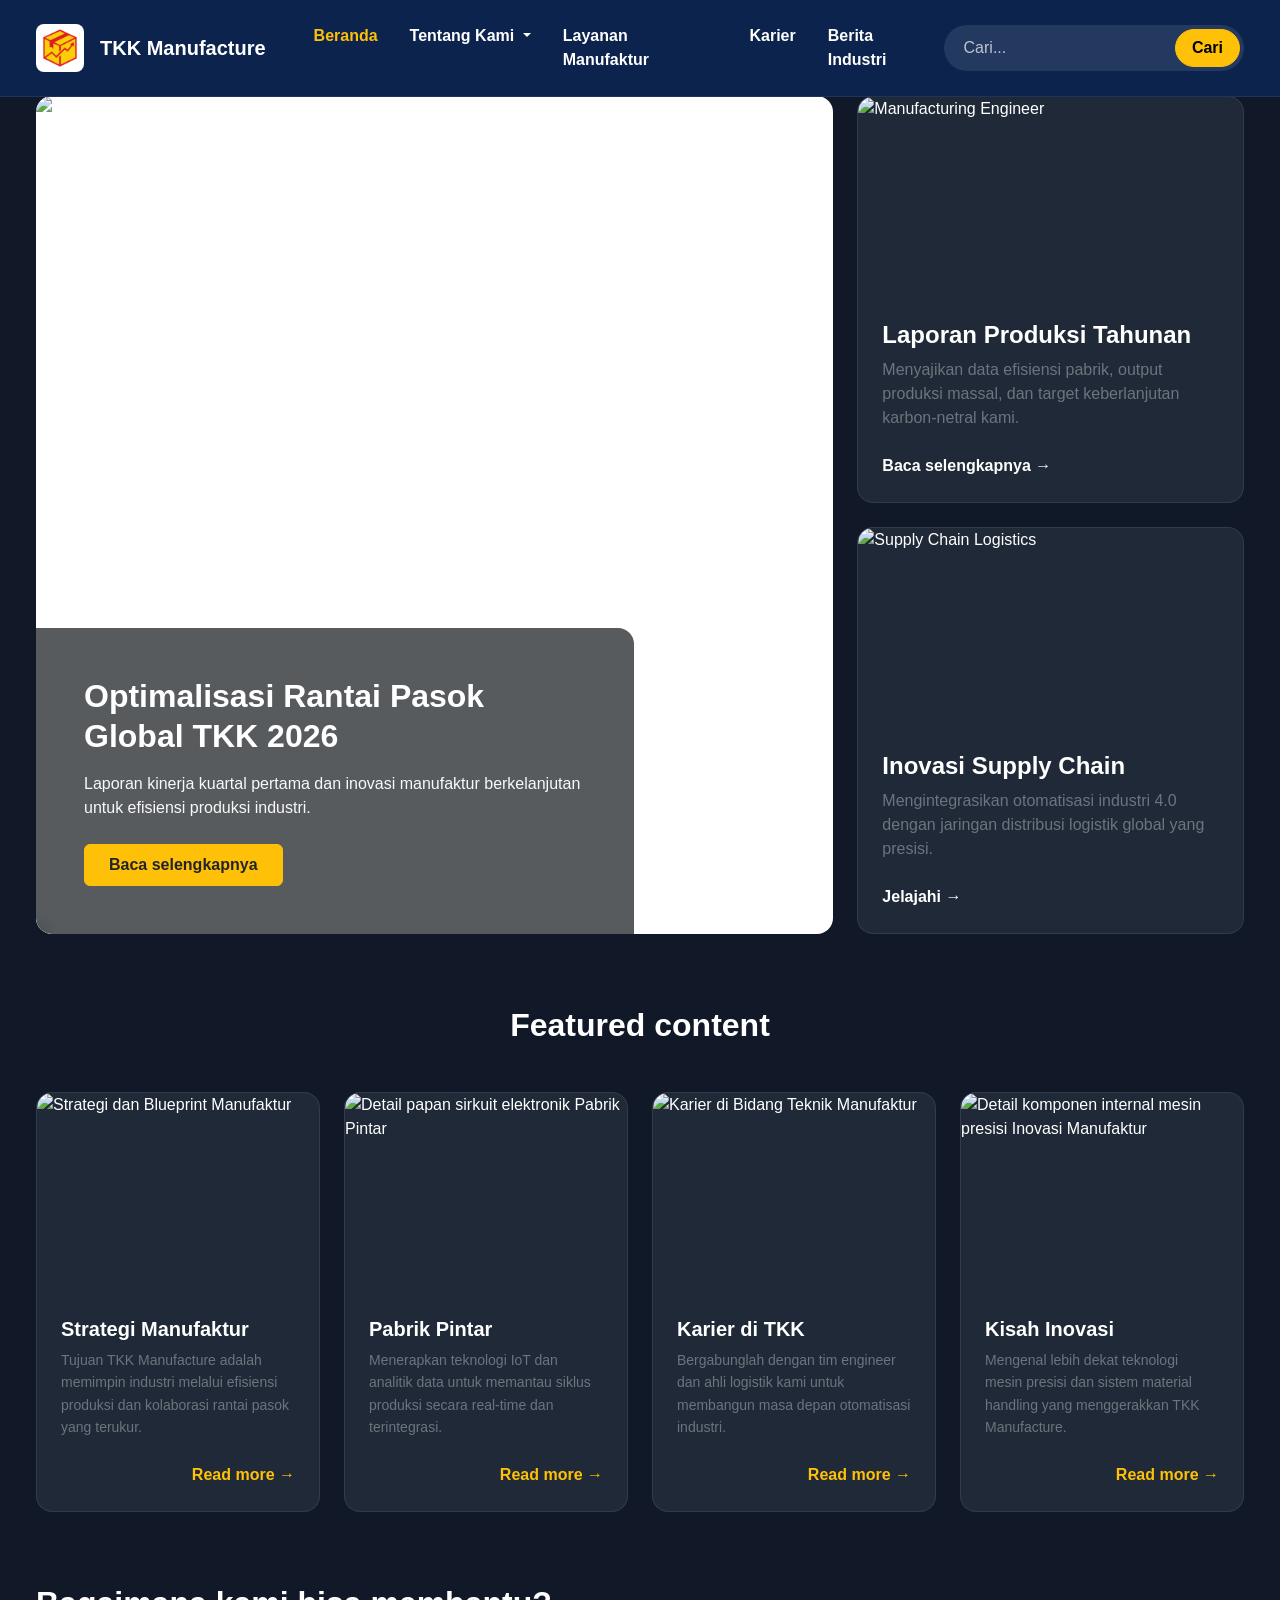
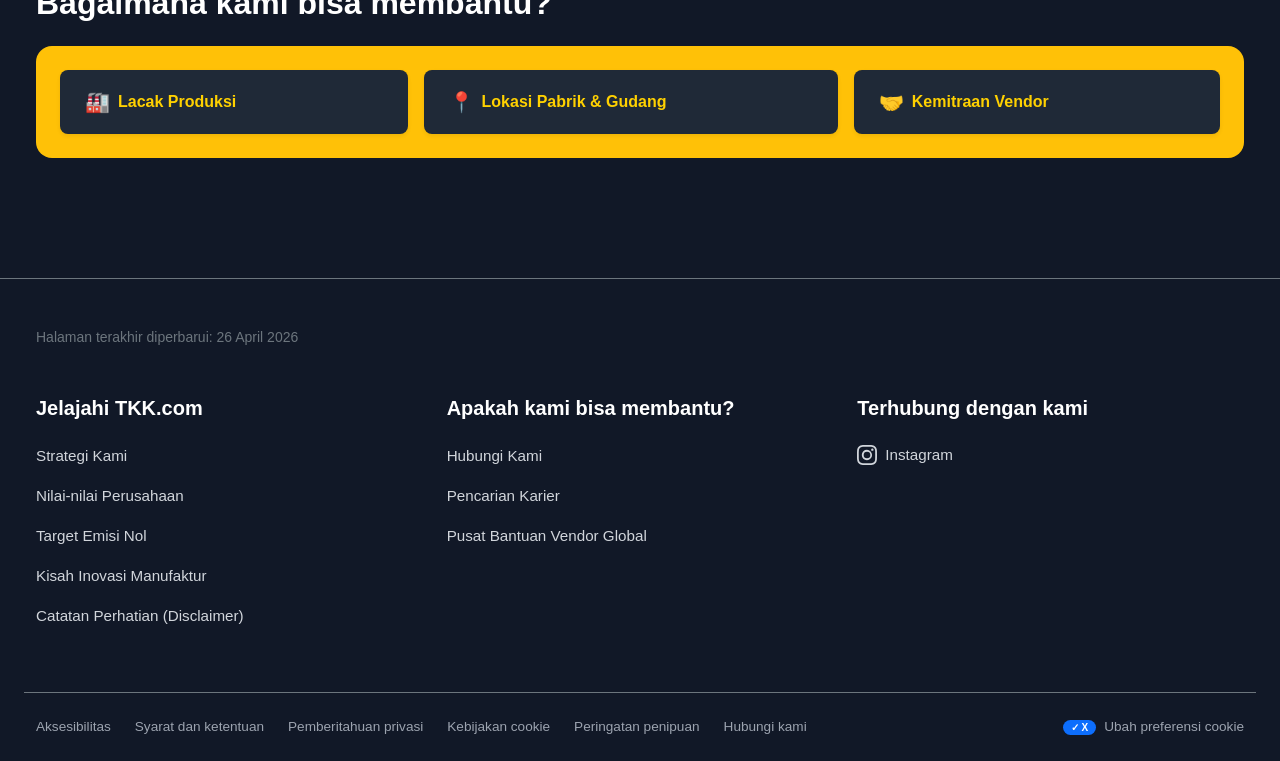
==== PROJEK WEBPRO/Beranda.html @ ee1730e7 "ad" ====
<!DOCTYPE html>
<html lang="id">
<head>
    <meta charset="UTF-8">
    <meta name="viewport" content="width=device-width, initial-scale=1.0">
    <title>TKK Manufacture</title>
    <link href="https://cdn.jsdelivr.net/npm/bootstrap@5.3.3/dist/css/bootstrap.min.css" rel="stylesheet">
    <link rel="stylesheet" href="style.css">
</head>
<body class="bg-gray-900">

    <nav class="navbar navbar-expand-lg navbar-dark custom-navbar py-3 px-3 px-md-4 fixed-top">
        <div class="container-fluid">
            <a class="navbar-brand d-flex align-items-center" href="index.html">
                <img src="Group 34.png" alt="Logo TKK Manufacture" width="48" height="48" class="bg-white rounded-3 p-1 me-3 object-fit-contain">
                <span class="fw-bold fs-5 d-none d-sm-block">TKK Manufacture</span>
            </a>

            <button class="navbar-toggler" type="button" data-bs-toggle="collapse" data-bs-target="#mainNav" aria-controls="mainNav" aria-expanded="false" aria-label="Toggle navigation">
                <span class="navbar-toggler-icon"></span>
            </button>

            <div class="collapse navbar-collapse" id="mainNav">
                <ul class="navbar-nav me-auto mb-2 mb-lg-0 ms-lg-4 fw-bold gap-lg-3">
                    <li class="nav-item">
                        <a class="nav-link text-warning nav-hover" href="index.html">Beranda</a>
                    </li>
                    
                    <li class="nav-item dropdown">
                        <a class="nav-link dropdown-toggle text-white nav-hover" href="#" role="button" data-bs-toggle="dropdown" aria-expanded="false">
                            Tentang Kami
                        </a>
                        <ul class="dropdown-menu dropdown-menu-dark custom-dropdown shadow-lg">
                            <li><h6 class="dropdown-header border-bottom border-secondary mb-2 pb-2">Go to: Tentang Kami</h6></li>
                            <li><a class="dropdown-item d-flex justify-content-between align-items-center" href="tentang_kami.html#profil">Profil Perusahaan <span>›</span></a></li>
                            <li><a class="dropdown-item d-flex justify-content-between align-items-center" href="tentang_kami.html#visi-misi">Visi & Misi <span>›</span></a></li>
                            <li><a class="dropdown-item d-flex justify-content-between align-items-center" href="#">Fasilitas Produksi <span>›</span></a></li>
                            <li><a class="dropdown-item d-flex justify-content-between align-items-center" href="#">Rantai Pasok (Supply Chain) <span>›</span></a></li>
                        </ul>
                    </li>

                    <li class="nav-item"><a class="nav-link text-white nav-hover" href="layanan.html">Layanan Manufaktur</a></li>
                    <li class="nav-item"><a class="nav-link text-white nav-hover" href="karier.html">Karier</a></li>
                    <li class="nav-item"><a class="nav-link text-white nav-hover" href="berita.html">Berita Industri</a></li>
                </ul>
                
                <form class="d-flex search-form-custom rounded-pill p-1" role="search">
                    <input class="form-control border-0 bg-transparent text-white shadow-none ps-3" type="search" placeholder="Cari..." aria-label="Search">
                    <button class="btn btn-warning rounded-pill fw-bold px-3" type="submit">Cari</button>
                </form>
            </div>
        </div>
    </nav>

    <main class="text-white mt-5 pt-5 pb-5 px-3 px-md-4">
        
        <section class="container-fluid max-w-custom mx-auto mb-5">
            <div class="row g-4">
                <div class="col-lg-8">
                    <div class="card text-white border-0 rounded-4 overflow-hidden h-100 hero-main-card">
                        <img src="https://images.unsplash.com/photo-1565514020179-026b92b84bb6?q=80&w=1200&auto=format&fit=crop" class="card-img hero-img" alt="Smart Factory Assembly Line">
                        <div class="card-img-overlay d-flex flex-column justify-content-end p-0">
                            <div class="bg-dark bg-opacity-75 p-4 p-md-5 w-75 rounded-top-end-4 backdrop-blur">
                                <h2 class="fw-bold mb-3 lh-sm">Optimalisasi Rantai Pasok Global TKK 2026</h2>
                                <p class="mb-4 text-light">Laporan kinerja kuartal pertama dan inovasi manufaktur berkelanjutan untuk efisiensi produksi industri.</p>
                                <a href="berita.html" class="btn btn-warning fw-bold px-4 py-2 text-dark">Baca selengkapnya</a>
                            </div>
                        </div>
                    </div>
                </div>

                <div class="col-lg-4 d-flex flex-column gap-4">
                    <div class="card bg-gray-800 text-white border border-secondary border-opacity-25 rounded-4 overflow-hidden h-100 hover-float">
                        <img src="https://images.unsplash.com/photo-1581091226825-a6a2a5aee158?q=80&w=600&auto=format&fit=crop" class="card-img-top card-img-sm" alt="Manufacturing Engineer">
                        <div class="card-body d-flex flex-column p-4">
                            <h4 class="card-title fw-bold">Laporan Produksi Tahunan</h4>
                            <p class="card-text text-secondary flex-grow-1">Menyajikan data efisiensi pabrik, output produksi massal, dan target keberlanjutan karbon-netral kami.</p>
                            <a href="berita.html" class="text-white text-decoration-none fw-bold link-hover-warning mt-2">Baca selengkapnya &rarr;</a>
                        </div>
                    </div>

                    <div class="card bg-gray-800 text-white border border-secondary border-opacity-25 rounded-4 overflow-hidden h-100 hover-float">
                        <img src="https://images.unsplash.com/photo-1553413077-190dd305871c?q=80&w=600&auto=format&fit=crop" class="card-img-top card-img-sm" alt="Supply Chain Logistics">
                        <div class="card-body d-flex flex-column p-4">
                            <h4 class="card-title fw-bold">Inovasi Supply Chain</h4>
                            <p class="card-text text-secondary flex-grow-1">Mengintegrasikan otomatisasi industri 4.0 dengan jaringan distribusi logistik global yang presisi.</p>
                            <a href="tentang_kami.html" class="text-white text-decoration-none fw-bold link-hover-warning mt-2">Jelajahi &rarr;</a>
                        </div>
                    </div>
                </div>
            </div>
        </section>

        <section class="container-fluid max-w-custom mx-auto mb-5 py-4">
            <h2 class="text-center text-white fw-bold mb-5">Featured content</h2>
            <div class="row g-4">
                
                <div class="col-12 col-md-6 col-lg-3">
                    <div class="card bg-gray-800 text-white border border-secondary border-opacity-25 rounded-4 overflow-hidden h-100 hover-float news-card">
                        <img src="https://media.istockphoto.com/id/1484451383/photo/good-visual-aids-are-essential-in-making-effective-presentations.webp?a=1&b=1&s=612x612&w=0&k=20&c=KAGs3BdJxSRAj1o29ARZJ8pcuhUmsW7NexcOrayvXVc=" class="card-img-top card-img-sm" class="card-img-top card-img-sm" alt="Strategi dan Blueprint Manufaktur">
                        <div class="card-body d-flex flex-column p-4">
                            <h5 class="card-title fw-bold">Strategi Manufaktur</h5>
                            <p class="card-text text-secondary flex-grow-1 small" style="line-height: 1.6;">Tujuan TKK Manufacture adalah memimpin industri melalui efisiensi produksi dan kolaborasi rantai pasok yang terukur.</p>
                            <a href="tentang_kami.html" class="text-warning text-decoration-none fw-bold link-hover-warning text-end mt-2">Read more &rarr;</a>
                        </div>
                    </div>
                </div>
                
                <div class="col-12 col-md-6 col-lg-3">
                    <div class="card bg-gray-800 text-white border border-secondary border-opacity-25 rounded-4 overflow-hidden h-100 hover-float news-card">
                        <img src="https://images.unsplash.com/photo-1518770660439-4636190af475?q=80&w=600&auto=format&fit=crop" class="card-img-top card-img-sm" alt="Detail papan sirkuit elektronik Pabrik Pintar">
                        <div class="card-body d-flex flex-column p-4">
                            <h5 class="card-title fw-bold">Pabrik Pintar</h5>
                            <p class="card-text text-secondary flex-grow-1 small" style="line-height: 1.6;">Menerapkan teknologi IoT dan analitik data untuk memantau siklus produksi secara real-time dan terintegrasi.</p>
                            <a href="layanan.html" class="text-warning text-decoration-none fw-bold link-hover-warning text-end mt-2">Read more &rarr;</a>
                        </div>
                    </div>
                </div>

                <div class="col-12 col-md-6 col-lg-3">
                    <div class="card bg-gray-800 text-white border border-secondary border-opacity-25 rounded-4 overflow-hidden h-100 hover-float news-card">
                        <img src="https://images.unsplash.com/photo-1581092160562-40aa08e78837?q=80&w=600&auto=format&fit=crop" class="card-img-top card-img-sm" alt="Karier di Bidang Teknik Manufaktur">
                        <div class="card-body d-flex flex-column p-4">
                            <h5 class="card-title fw-bold">Karier di TKK</h5>
                            <p class="card-text text-secondary flex-grow-1 small" style="line-height: 1.6;">Bergabunglah dengan tim engineer dan ahli logistik kami untuk membangun masa depan otomatisasi industri.</p>
                            <a href="karier.html" class="text-warning text-decoration-none fw-bold link-hover-warning text-end mt-2">Read more &rarr;</a>
                        </div>
                    </div>
                </div>

                <div class="col-12 col-md-6 col-lg-3">
                    <div class="card bg-gray-800 text-white border border-secondary border-opacity-25 rounded-4 overflow-hidden h-100 hover-float news-card">
                        <img src="https://images.unsplash.com/photo-1616423640778-28d1b53229bd?q=80&w=600&auto=format&fit=crop" class="card-img-top card-img-sm" alt="Detail komponen internal mesin presisi Inovasi Manufaktur">
                        <div class="card-body d-flex flex-column p-4">
                            <h5 class="card-title fw-bold">Kisah Inovasi</h5>
                            <p class="card-text text-secondary flex-grow-1 small" style="line-height: 1.6;">Mengenal lebih dekat teknologi mesin presisi dan sistem material handling yang menggerakkan TKK Manufacture.</p>
                            <a href="berita.html" class="text-warning text-decoration-none fw-bold link-hover-warning text-end mt-2">Read more &rarr;</a>
                        </div>
                    </div>
                </div>

            </div>
        </section>

        <section class="container-fluid max-w-custom mx-auto mb-5 pb-4">
            <h2 class="text-white fw-bold mb-4 text-center text-lg-start">Bagaimana kami bisa membantu?</h2>
            <div class="bg-warning rounded-4 p-4 d-flex flex-column flex-lg-row gap-3">
                <a href="#" class="btn help-btn-custom flex-grow-1 d-flex align-items-center justify-content-center justify-content-lg-start gap-2 py-3 px-4 rounded-3 fw-bold shadow-sm">
                    <span class="fs-5">🏭</span> Lacak Produksi
                </a>
                <a href="#" class="btn help-btn-custom flex-grow-1 d-flex align-items-center justify-content-center justify-content-lg-start gap-2 py-3 px-4 rounded-3 fw-bold shadow-sm">
                    <span class="fs-5">📍</span> Lokasi Pabrik & Gudang
                </a>
                <a href="#" class="btn help-btn-custom flex-grow-1 d-flex align-items-center justify-content-center justify-content-lg-start gap-2 py-3 px-4 rounded-3 fw-bold shadow-sm">
                    <span class="fs-5">🤝</span> Kemitraan Vendor
                </a>
            </div>
        </section>
    </main>

    <footer class="footer-custom pt-5 pb-4 px-3 px-md-4 border-top border-secondary">
        <div class="container-fluid max-w-custom mx-auto">
            
            <div class="row mb-5">
                <div class="col-12">
                    <p class="text-secondary small mb-0">Halaman terakhir diperbarui: 26 April 2026</p>
                </div>
            </div>

            <div class="row mb-5 gy-4">
                <div class="col-12 col-md-4">
                    <h5 class="text-white fw-bold mb-4">Jelajahi TKK.com</h5>
                    <ul class="list-unstyled d-flex flex-column gap-3">
                        <li><a href="#" class="footer-link">Strategi Kami</a></li>
                        <li><a href="#" class="footer-link">Nilai-nilai Perusahaan</a></li>
                        <li><a href="#" class="footer-link">Target Emisi Nol</a></li>
                        <li><a href="#" class="footer-link">Kisah Inovasi Manufaktur</a></li>
                        <li><a href="#" class="footer-link">Catatan Perhatian (Disclaimer)</a></li>
                    </ul>
                </div>

                <div class="col-12 col-md-4">
                    <h5 class="text-white fw-bold mb-4">Apakah kami bisa membantu?</h5>
                    <ul class="list-unstyled d-flex flex-column gap-3">
                        <li><a href="#" class="footer-link">Hubungi Kami</a></li>
                        <li><a href="karier.html" class="footer-link">Pencarian Karier</a></li>
                        <li><a href="#" class="footer-link">Pusat Bantuan Vendor Global</a></li>
                    </ul>
                </div>

                <div class="col-12 col-md-4">
                    <h5 class="text-white fw-bold mb-4">Terhubung dengan kami</h5>
                    <ul class="list-unstyled">
                        <li>
                            <a href="https://www.instagram.com/" target="_blank" class="footer-link d-flex align-items-center gap-2">
                                <svg xmlns="http://www.w3.org/2000/svg" width="20" height="20" fill="currentColor" class="bi bi-instagram" viewBox="0 0 16 16">
                                    <path d="M8 0C5.829 0 5.556.01 4.703.048 3.85.088 3.269.222 2.76.42a3.9 3.9 0 0 0-1.417.923A3.9 3.9 0 0 0 .42 2.76C.222 3.268.087 3.85.048 4.7.01 5.555 0 5.827 0 8.001c0 2.172.01 2.444.048 3.297.04.852.174 1.433.372 1.942.205.526.478.972.923 1.417.444.445.89.719 1.416.923.51.198 1.09.333 1.942.372C5.555 15.99 5.827 16 8 16s2.444-.01 3.298-.048c.851-.04 1.434-.174 1.943-.372a3.9 3.9 0 0 0 1.416-.923c.445-.445.718-.891.923-1.417.197-.509.332-1.09.372-1.942C15.99 10.445 16 10.173 16 8s-.01-2.445-.048-3.299c-.04-.851-.175-1.433-.372-1.941a3.9 3.9 0 0 0-.923-1.417A3.9 3.9 0 0 0 13.24.42c-.51-.198-1.092-.333-1.943-.372C10.443.01 10.172 0 7.998 0zm-.717 1.442h.718c2.136 0 2.389.007 3.232.046.78.036 1.204.166 1.486.275.373.145.64.319.92.599s.453.546.598.92c.11.281.24.705.275 1.485.039.843.047 1.096.047 3.231s-.008 2.389-.047 3.232c-.035.78-.166 1.203-.275 1.485a2.5 2.5 0 0 1-.599.919c-.28.28-.546.453-.92.598-.28.11-.704.24-1.487.276-.843.038-1.096.047-3.232.047s-2.39-.009-3.233-.047c-.78-.036-1.203-.166-1.485-.276a2.5 2.5 0 0 1-.92-.598 2.5 2.5 0 0 1-.6-.92c-.109-.281-.24-.705-.275-1.485-.038-.843-.046-1.096-.046-3.233s.008-2.388.046-3.231c.036-.78.166-1.204.276-1.486.145-.373.319-.64.599-.92s.546-.453.92-.598c.282-.11.705-.24 1.485-.276.738-.034 1.024-.044 2.515-.045zm4.988 1.328a.96.96 0 1 0 0 1.92.96.96 0 0 0 0-1.92m-4.27 1.122a4.109 4.109 0 1 0 0 8.217 4.109 4.109 0 0 0 0-8.217m0 1.441a2.667 2.667 0 1 1 0 5.334 2.667 2.667 0 0 1 0-5.334"/>
                                </svg>
                                Instagram
                            </a>
                        </li>
                    </ul>
                </div>
            </div>

            <div class="row pt-4 border-top border-secondary">
                <div class="col-12 d-flex flex-column flex-lg-row justify-content-between align-items-lg-center gap-3">
                    <div class="d-flex flex-wrap gap-3 gap-md-4">
                        <a href="#" class="footer-link-small">Aksesibilitas</a>
                        <a href="#" class="footer-link-small">Syarat dan ketentuan</a>
                        <a href="#" class="footer-link-small">Pemberitahuan privasi</a>
                        <a href="#" class="footer-link-small">Kebijakan cookie</a>
                        <a href="#" class="footer-link-small">Peringatan penipuan</a>
                        <a href="#" class="footer-link-small">Hubungi kami</a>
                    </div>
                    <div>
                        <a href="#" class="footer-link-small d-flex align-items-center gap-2">
                            <span class="bg-primary text-white rounded-pill px-2 py-0 small d-flex align-items-center">
                                <span class="fw-bold" style="font-size: 10px;">✓ X</span>
                            </span>
                            Ubah preferensi cookie
                        </a>
                    </div>
                </div>
            </div>
        </div>
    </footer>

    <script src="https://cdn.jsdelivr.net/npm/bootstrap@5.3.3/dist/js/bootstrap.bundle.min.js"></script>
</body>
</html>
---- PROJEK WEBPRO/style.css ----
/* =========================================
   1. PENGATURAN DASAR & WARNA KHUSUS
   Mengatur font global dan mendefinisikan warna utama
========================================= */
body {
    font-family: "Inter", "Segoe UI", sans-serif;
}

/* Kustomisasi warna background dari class bawaan Bootstrap */
.bg-light { background-color: #f7faff !important; }
.bg-gray-900 { background-color: #111827 !important; }
.bg-gray-800 { background-color: #1f2937 !important; }

/* Menjaga lebar maksimal konten web agar tidak melebar berlebihan di monitor besar */
.max-w-custom {
    max-width: 1280px;
}

/* =========================================
   2. PENGATURAN SCROLL OTOMATIS (ANCHOR LINKS)
   Fitur auto-scroll saat link pada dropdown "Tentang Kami" di-klik
========================================= */
html {
    scroll-behavior: smooth; /* Membuat animasi perpindahan halaman mulus seperti meluncur */
}

/* Memberikan jarak atas saat auto-scroll agar judul section tidak tertutup oleh navbar yang posisinya melayang (fixed-top) */
.scroll-mt {
    scroll-margin-top: 120px; 
}

/* =========================================
   3. NAVBAR & PENCARIAN
   Mengatur tampilan visual navbar dan dropdown
========================================= */
/* Warna biru gelap khas perusahaan */
.custom-navbar {
    background-color: #0b234d;
    border-bottom: 1px solid rgba(255, 255, 255, 0.08);
}

/* Memastikan navbar selalu melayang di posisi paling atas layar saat di-scroll */
.fixed-top {
    position: fixed;
    top: 0;
    right: 0;
    left: 0;
    z-index: 1030;
}

/* Warna link navbar berubah menjadi kuning saat kursor diarahkan (hover) */
.nav-hover:hover {
    color: #ffd100 !important;
}

/* Membuat form pencarian transparan dan mengatur placeholder (teks bayangan) */
.search-form-custom {
    background-color: rgba(255, 255, 255, 0.1);
    min-width: 220px;
}
.search-form-custom input::placeholder {
    color: rgba(255, 255, 255, 0.7);
}

/* Mengubah tampilan dropdown bawaan Bootstrap menjadi kotak gelap ala korporat */
.custom-dropdown {
    background-color: #1e293b;
    border: none;
    min-width: 250px;
    margin-top: 10px;
}
.custom-dropdown .dropdown-item {
    padding: 10px 20px;
    transition: all 0.2s;
    color: #f8f9fa;
}
.custom-dropdown .dropdown-item:hover {
    background-color: rgba(255, 255, 255, 0.05);
    color: #ffd100;
}

/* =========================================
   4. UKURAN GAMBAR (IMAGE FITTING) & KOTAK
   Memastikan semua gambar di berbagai komponen tidak gepeng
========================================= */
/* Tinggi minimal untuk gambar besar di Halaman Utama (Home) */
.hero-main-card {
    min-height: 500px;
}
.hero-img {
    height: 100%;
    object-fit: cover;
}

/* Tinggi mutlak untuk gambar di halaman "Profil Perusahaan" */
.custom-profile-img-box {
    height: 450px; 
}

/* Tinggi khusus untuk gambar bagian atas Halaman Layanan */
.custom-hero-service-box {
    height: 400px;
}

/* Menambahkan efek lengkungan hanya di sudut kanan atas untuk kotak teks di atas gambar Hero */
.rounded-top-end-4 {
    border-top-right-radius: 1rem !important;
}
.backdrop-blur {
    backdrop-filter: blur(8px);
}

/* Tinggi gambar seragam untuk kartu kecil (Berita & Featured Content) */
.card-img-sm {
    height: 200px;
    object-fit: cover;
}

.custom-dark-card {
    background-color: #1e293b !important;
}

/* =========================================
   5. EFEK KACA TRANSPARAN (GLASSMORPHISM)
   Dipakai khusus untuk kotak teks penjelasan profil perusahaan
========================================= */
.overlay-glass {
    background-color: rgba(31, 41, 55, 0.9) !important; /* Warna abu-abu gelap dengan transparansi 90% */
    backdrop-filter: blur(12px); /* Memburamkan background gambar yang ada di baliknya */
    border: 1px solid rgba(255, 255, 255, 0.05); /* Garis outline sangat tipis */
}

/* Kustomisasi Form Input Tracking */
.tracking-input:focus {
    background-color: #111827 !important; 
    color: white !important;
    box-shadow: 0 0 0 0.25rem rgba(255, 209, 0, 0.25) !important; 
    border-color: #ffd100 !important;
}
.tracking-input::placeholder {
    color: #6b7280; 
}

/* =========================================
   6. ANIMASI & EFEK HOVER KUSTOM
   Untuk tombol, kartu konten, dan elemen interaktif lainnya
========================================= */
/* Mengangkat kartu ke atas dan menambah shadow besar saat di-hover */
.hover-float {
    transition: transform 0.3s ease, box-shadow 0.3s ease;
}
.hover-float:hover {
    transform: translateY(-12px);
    box-shadow: 0 20px 40px rgba(0, 0, 0, 0.5) !important;
}

/* Teks link berubah kuning */
.link-hover-warning {
    transition: color 0.2s ease;
}
.link-hover-warning:hover {
    color: #ffd100 !important;
}

/* Tombol di dalam kotak kuning "Bagaimana kami bisa membantu?" */
.help-btn-custom {
    background-color: #1f2937;
    color: #ffd100;
    border: 1px solid transparent;
    transition: background-color 0.2s ease, color 0.2s ease, border-color 0.2s ease;
}
.help-btn-custom:hover {
    background-color: transparent !important;
    color: #1f2937 !important;
    border-color: #1f2937 !important;
}

/* =========================================
   7. TENTANG KAMI & LAYANAN - ACCORDION
   Modifikasi total komponen Accordion menjadi gaya Card Outline
========================================= */
/* Membungkus setiap item accordion ke dalam bentuk kotak (Card) bergaris tepi */
.custom-accordion .accordion-item {
    background-color: #1e293b; /* Warna latar dasar gelap */
    border: 1px solid rgba(255, 255, 255, 0.1) !important; /* Garis tepi putih transparan tipis */
    border-radius: 12px !important; /* Melengkungkan semua sudut kotak */
    overflow: hidden; /* Mencegah isi kotak menembus sudut yang melengkung */
    transition: background-color 0.3s ease; /* Transisi warna yang mulus */
}

/* Efek Hover untuk keseluruhan kotak item (Berubah jadi sedikit lebih terang) */
.custom-accordion .accordion-item:hover {
    background-color: #2a374a; 
}

/* Menghilangkan garis biru (outline) default dari Bootstrap saat tombol diklik */
.custom-accordion .accordion-button:focus {
    box-shadow: none;
    border-color: transparent;
}

/* Menyesuaikan tombol agar transparan dan menyatu dengan kotak pembungkusnya */
.custom-accordion .accordion-button {
    background-color: transparent !important;
    color: #ffffff !important;
    box-shadow: none !important;
    padding: 1.25rem 1.5rem; /* Jarak ruang di dalam tombol */
    font-size: 1.1rem;
}

/* Membalikkan warna ikon panah bawaan Bootstrap agar menjadi putih murni */
.custom-accordion .accordion-button::after {
    filter: invert(1) grayscale(100%) brightness(200%);
    transition: transform 0.3s ease; /* Putaran panah mulus */
}

/* Mengatur ruang dan warna teks di dalam isi (body) Accordion */
.custom-accordion .accordion-body {
    background-color: transparent !important;
    color: #d1d5db; /* Warna teks abu-abu terang */
    padding: 0 1.5rem 1.5rem 1.5rem; /* Menghilangkan padding atas agar menempel dengan judul */
    border-top: none; /* Menghapus garis pemisah bawaan Bootstrap */
}

/* =========================================
   8. FOOTER
   Mengatur tautan dan warna bagian paling bawah website
========================================= */
.footer-custom {
    background-color: #111827; 
    color: #ffffff;
}

/* Gaya untuk link utama di kolom Footer */
.footer-link {
    color: #d1d5db; 
    text-decoration: none;
    font-size: 0.95rem;
    transition: text-decoration 0.2s ease, color 0.2s ease;
}
.footer-link:hover {
    color: #ffffff;
    text-decoration: underline;
}

/* Gaya untuk link kecil di baris paling bawah */
.footer-link-small {
    color: #9ca3af; 
    text-decoration: none;
    font-size: 0.85rem;
    transition: color 0.2s ease;
}
.footer-link-small:hover {
    color: #ffffff;
    text-decoration: underline;
}

/* =========================================
   9. KARTU BERITA
========================================= */
.news-card {
    transition: transform 0.3s ease, box-shadow 0.3s ease;
}
.news-card:hover {
    transform: translateY(-8px);
}
.news-card .card-img-top {
    transition: transform 0.4s ease;
}
.news-card:hover .card-img-top {
    transform: scale(1.05); /* Gambar sedikit membesar saat kartu di-hover */
}
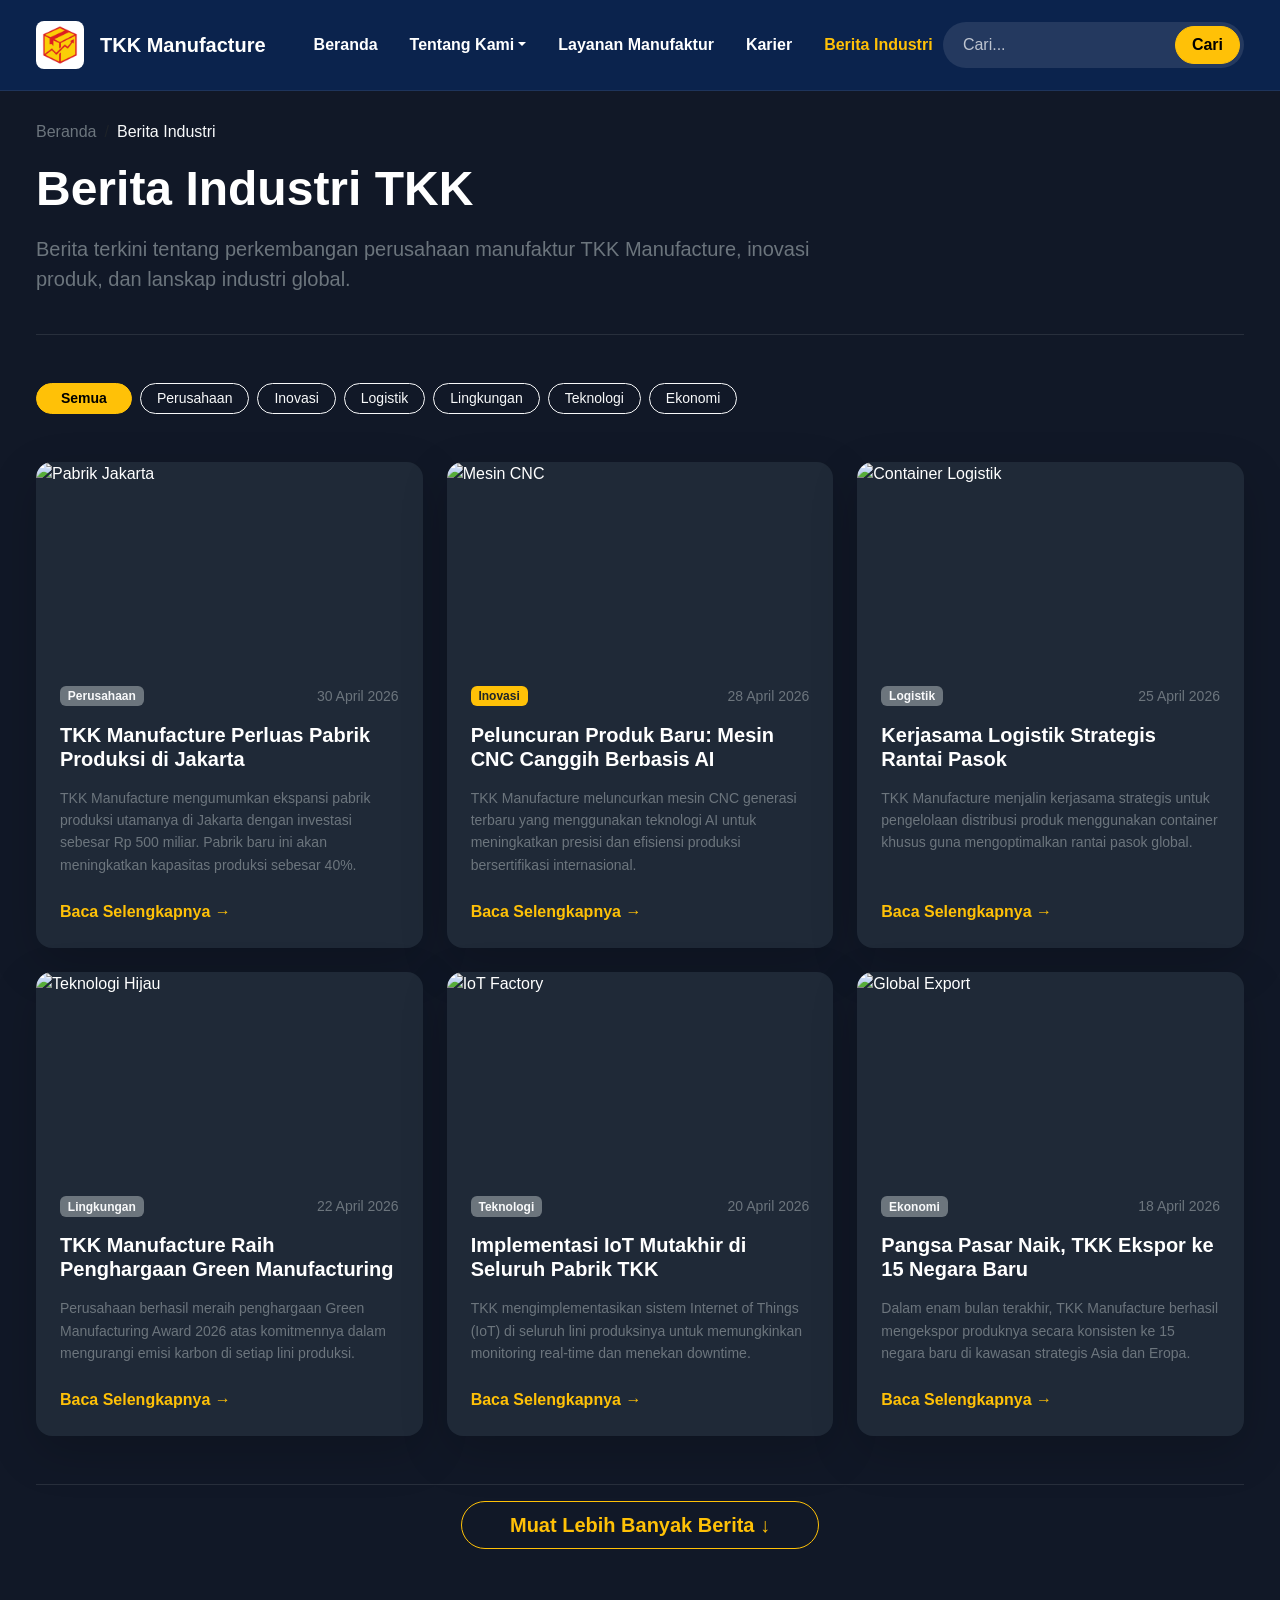
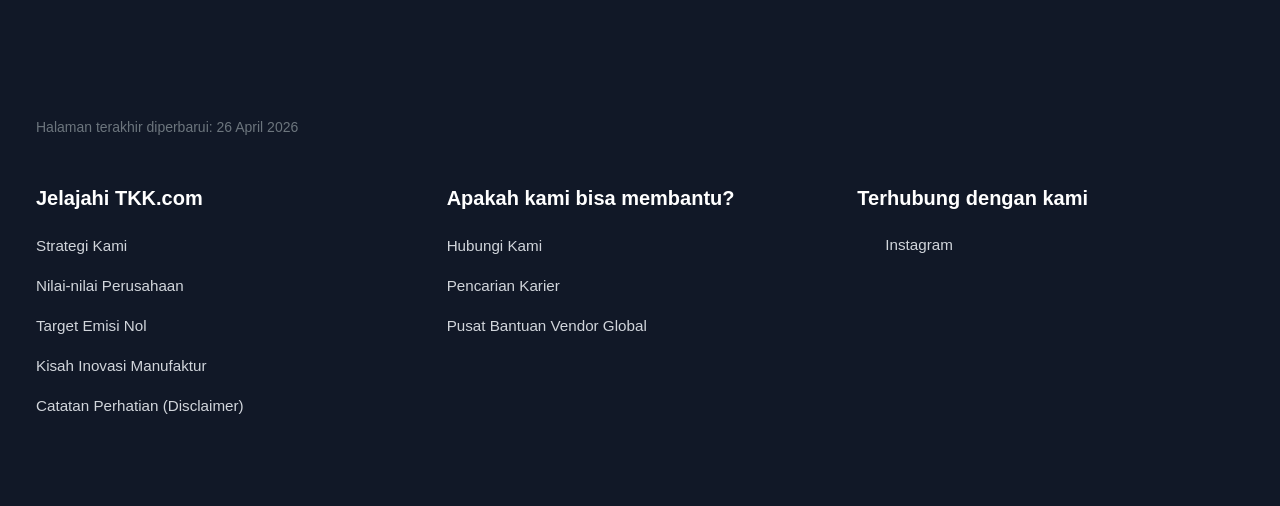
==== commit 2f7ecd9a: "da" ====
--- a/PROJEK WEBPRO/Beranda.html
+++ b/PROJEK WEBPRO/Beranda.html
@@ -3,12 +3,14 @@
 <head>
     <meta charset="UTF-8">
     <meta name="viewport" content="width=device-width, initial-scale=1.0">
-    <title>TKK Manufacture</title>
+    <title>Berita Industri - TKK Manufacture</title>
+    <!-- Link Bootstrap 5 CSS -->
     <link href="https://cdn.jsdelivr.net/npm/bootstrap@5.3.3/dist/css/bootstrap.min.css" rel="stylesheet">
     <link rel="stylesheet" href="style.css">
 </head>
 <body class="bg-gray-900">
 
+    <!-- NAVBAR -->
     <nav class="navbar navbar-expand-lg navbar-dark custom-navbar py-3 px-3 px-md-4 fixed-top">
         <div class="container-fluid">
             <a class="navbar-brand d-flex align-items-center" href="index.html">
@@ -22,14 +24,10 @@
 
             <div class="collapse navbar-collapse" id="mainNav">
                 <ul class="navbar-nav me-auto mb-2 mb-lg-0 ms-lg-4 fw-bold gap-lg-3">
-                    <li class="nav-item">
-                        <a class="nav-link text-warning nav-hover" href="index.html">Beranda</a>
-                    </li>
+                    <li class="nav-item"><a class="nav-link text-white nav-hover" href="index.html">Beranda</a></li>
                     
                     <li class="nav-item dropdown">
-                        <a class="nav-link dropdown-toggle text-white nav-hover" href="#" role="button" data-bs-toggle="dropdown" aria-expanded="false">
-                            Tentang Kami
-                        </a>
+                        <a class="nav-link dropdown-toggle text-white nav-hover" href="#" role="button" data-bs-toggle="dropdown" aria-expanded="false">Tentang Kami</a>
                         <ul class="dropdown-menu dropdown-menu-dark custom-dropdown shadow-lg">
                             <li><h6 class="dropdown-header border-bottom border-secondary mb-2 pb-2">Go to: Tentang Kami</h6></li>
                             <li><a class="dropdown-item d-flex justify-content-between align-items-center" href="tentang_kami.html#profil">Profil Perusahaan <span>›</span></a></li>
@@ -41,9 +39,8 @@
 
                     <li class="nav-item"><a class="nav-link text-white nav-hover" href="layanan.html">Layanan Manufaktur</a></li>
                     <li class="nav-item"><a class="nav-link text-white nav-hover" href="karier.html">Karier</a></li>
-                    <li class="nav-item"><a class="nav-link text-white nav-hover" href="berita.html">Berita Industri</a></li>
+                    <li class="nav-item"><a class="nav-link text-warning nav-hover" href="berita.html">Berita Industri</a></li>
                 </ul>
-                
                 <form class="d-flex search-form-custom rounded-pill p-1" role="search">
                     <input class="form-control border-0 bg-transparent text-white shadow-none ps-3" type="search" placeholder="Cari..." aria-label="Search">
                     <button class="btn btn-warning rounded-pill fw-bold px-3" type="submit">Cari</button>
@@ -54,119 +51,146 @@
 
     <main class="text-white mt-5 pt-5 pb-5 px-3 px-md-4">
         
-        <section class="container-fluid max-w-custom mx-auto mb-5">
-            <div class="row g-4">
-                <div class="col-lg-8">
-                    <div class="card text-white border-0 rounded-4 overflow-hidden h-100 hero-main-card">
-                        <img src="https://images.unsplash.com/photo-1565514020179-026b92b84bb6?q=80&w=1200&auto=format&fit=crop" class="card-img hero-img" alt="Smart Factory Assembly Line">
-                        <div class="card-img-overlay d-flex flex-column justify-content-end p-0">
-                            <div class="bg-dark bg-opacity-75 p-4 p-md-5 w-75 rounded-top-end-4 backdrop-blur">
-                                <h2 class="fw-bold mb-3 lh-sm">Optimalisasi Rantai Pasok Global TKK 2026</h2>
-                                <p class="mb-4 text-light">Laporan kinerja kuartal pertama dan inovasi manufaktur berkelanjutan untuk efisiensi produksi industri.</p>
-                                <a href="berita.html" class="btn btn-warning fw-bold px-4 py-2 text-dark">Baca selengkapnya</a>
-                            </div>
-                        </div>
-                    </div>
-                </div>
-
-                <div class="col-lg-4 d-flex flex-column gap-4">
-                    <div class="card bg-gray-800 text-white border border-secondary border-opacity-25 rounded-4 overflow-hidden h-100 hover-float">
-                        <img src="https://images.unsplash.com/photo-1581091226825-a6a2a5aee158?q=80&w=600&auto=format&fit=crop" class="card-img-top card-img-sm" alt="Manufacturing Engineer">
-                        <div class="card-body d-flex flex-column p-4">
-                            <h4 class="card-title fw-bold">Laporan Produksi Tahunan</h4>
-                            <p class="card-text text-secondary flex-grow-1">Menyajikan data efisiensi pabrik, output produksi massal, dan target keberlanjutan karbon-netral kami.</p>
-                            <a href="berita.html" class="text-white text-decoration-none fw-bold link-hover-warning mt-2">Baca selengkapnya &rarr;</a>
-                        </div>
-                    </div>
-
-                    <div class="card bg-gray-800 text-white border border-secondary border-opacity-25 rounded-4 overflow-hidden h-100 hover-float">
-                        <img src="https://images.unsplash.com/photo-1553413077-190dd305871c?q=80&w=600&auto=format&fit=crop" class="card-img-top card-img-sm" alt="Supply Chain Logistics">
-                        <div class="card-body d-flex flex-column p-4">
-                            <h4 class="card-title fw-bold">Inovasi Supply Chain</h4>
-                            <p class="card-text text-secondary flex-grow-1">Mengintegrasikan otomatisasi industri 4.0 dengan jaringan distribusi logistik global yang presisi.</p>
-                            <a href="tentang_kami.html" class="text-white text-decoration-none fw-bold link-hover-warning mt-2">Jelajahi &rarr;</a>
-                        </div>
-                    </div>
-                </div>
-            </div>
-        </section>
-
-        <section class="container-fluid max-w-custom mx-auto mb-5 py-4">
-            <h2 class="text-center text-white fw-bold mb-5">Featured content</h2>
-            <div class="row g-4">
-                
-                <div class="col-12 col-md-6 col-lg-3">
-                    <div class="card bg-gray-800 text-white border border-secondary border-opacity-25 rounded-4 overflow-hidden h-100 hover-float news-card">
-                        <img src="https://media.istockphoto.com/id/1484451383/photo/good-visual-aids-are-essential-in-making-effective-presentations.webp?a=1&b=1&s=612x612&w=0&k=20&c=KAGs3BdJxSRAj1o29ARZJ8pcuhUmsW7NexcOrayvXVc=" class="card-img-top card-img-sm" class="card-img-top card-img-sm" alt="Strategi dan Blueprint Manufaktur">
-                        <div class="card-body d-flex flex-column p-4">
-                            <h5 class="card-title fw-bold">Strategi Manufaktur</h5>
-                            <p class="card-text text-secondary flex-grow-1 small" style="line-height: 1.6;">Tujuan TKK Manufacture adalah memimpin industri melalui efisiensi produksi dan kolaborasi rantai pasok yang terukur.</p>
-                            <a href="tentang_kami.html" class="text-warning text-decoration-none fw-bold link-hover-warning text-end mt-2">Read more &rarr;</a>
-                        </div>
-                    </div>
-                </div>
-                
-                <div class="col-12 col-md-6 col-lg-3">
-                    <div class="card bg-gray-800 text-white border border-secondary border-opacity-25 rounded-4 overflow-hidden h-100 hover-float news-card">
-                        <img src="https://images.unsplash.com/photo-1518770660439-4636190af475?q=80&w=600&auto=format&fit=crop" class="card-img-top card-img-sm" alt="Detail papan sirkuit elektronik Pabrik Pintar">
-                        <div class="card-body d-flex flex-column p-4">
-                            <h5 class="card-title fw-bold">Pabrik Pintar</h5>
-                            <p class="card-text text-secondary flex-grow-1 small" style="line-height: 1.6;">Menerapkan teknologi IoT dan analitik data untuk memantau siklus produksi secara real-time dan terintegrasi.</p>
-                            <a href="layanan.html" class="text-warning text-decoration-none fw-bold link-hover-warning text-end mt-2">Read more &rarr;</a>
-                        </div>
-                    </div>
-                </div>
-
-                <div class="col-12 col-md-6 col-lg-3">
-                    <div class="card bg-gray-800 text-white border border-secondary border-opacity-25 rounded-4 overflow-hidden h-100 hover-float news-card">
-                        <img src="https://images.unsplash.com/photo-1581092160562-40aa08e78837?q=80&w=600&auto=format&fit=crop" class="card-img-top card-img-sm" alt="Karier di Bidang Teknik Manufaktur">
-                        <div class="card-body d-flex flex-column p-4">
-                            <h5 class="card-title fw-bold">Karier di TKK</h5>
-                            <p class="card-text text-secondary flex-grow-1 small" style="line-height: 1.6;">Bergabunglah dengan tim engineer dan ahli logistik kami untuk membangun masa depan otomatisasi industri.</p>
-                            <a href="karier.html" class="text-warning text-decoration-none fw-bold link-hover-warning text-end mt-2">Read more &rarr;</a>
-                        </div>
-                    </div>
-                </div>
-
-                <div class="col-12 col-md-6 col-lg-3">
-                    <div class="card bg-gray-800 text-white border border-secondary border-opacity-25 rounded-4 overflow-hidden h-100 hover-float news-card">
-                        <img src="https://images.unsplash.com/photo-1616423640778-28d1b53229bd?q=80&w=600&auto=format&fit=crop" class="card-img-top card-img-sm" alt="Detail komponen internal mesin presisi Inovasi Manufaktur">
-                        <div class="card-body d-flex flex-column p-4">
-                            <h5 class="card-title fw-bold">Kisah Inovasi</h5>
-                            <p class="card-text text-secondary flex-grow-1 small" style="line-height: 1.6;">Mengenal lebih dekat teknologi mesin presisi dan sistem material handling yang menggerakkan TKK Manufacture.</p>
-                            <a href="berita.html" class="text-warning text-decoration-none fw-bold link-hover-warning text-end mt-2">Read more &rarr;</a>
-                        </div>
-                    </div>
-                </div>
-
-            </div>
-        </section>
-
-        <section class="container-fluid max-w-custom mx-auto mb-5 pb-4">
-            <h2 class="text-white fw-bold mb-4 text-center text-lg-start">Bagaimana kami bisa membantu?</h2>
-            <div class="bg-warning rounded-4 p-4 d-flex flex-column flex-lg-row gap-3">
-                <a href="#" class="btn help-btn-custom flex-grow-1 d-flex align-items-center justify-content-center justify-content-lg-start gap-2 py-3 px-4 rounded-3 fw-bold shadow-sm">
-                    <span class="fs-5">🏭</span> Lacak Produksi
-                </a>
-                <a href="#" class="btn help-btn-custom flex-grow-1 d-flex align-items-center justify-content-center justify-content-lg-start gap-2 py-3 px-4 rounded-3 fw-bold shadow-sm">
-                    <span class="fs-5">📍</span> Lokasi Pabrik & Gudang
-                </a>
-                <a href="#" class="btn help-btn-custom flex-grow-1 d-flex align-items-center justify-content-center justify-content-lg-start gap-2 py-3 px-4 rounded-3 fw-bold shadow-sm">
-                    <span class="fs-5">🤝</span> Kemitraan Vendor
-                </a>
-            </div>
-        </section>
+        <div class="container-fluid max-w-custom mx-auto py-4">
+            
+            <!-- Header Section -->
+            <div class="mb-5 pb-4 border-bottom border-secondary border-opacity-25">
+                <nav aria-label="breadcrumb">
+                    <ol class="breadcrumb mb-3">
+                        <li class="breadcrumb-item"><a href="index.html" class="text-secondary text-decoration-none nav-hover">Beranda</a></li>
+                        <li class="breadcrumb-item active text-light" aria-current="page">Berita Industri</li>
+                    </ol>
+                </nav>
+                <h1 class="fw-bold display-5 mb-3">Berita Industri TKK</h1>
+                <p class="text-secondary fs-5" style="max-width: 800px;">Berita terkini tentang perkembangan perusahaan manufaktur TKK Manufacture, inovasi produk, dan lanskap industri global.</p>
+            </div>
+
+            <!-- Filter/Categories Section -->
+            <div class="mb-5">
+                <div class="d-flex flex-wrap gap-2">
+                    <button class="btn btn-warning fw-bold btn-sm px-4 rounded-pill" type="button">Semua</button>
+                    <button class="btn btn-outline-light btn-sm px-3 rounded-pill" type="button">Perusahaan</button>
+                    <button class="btn btn-outline-light btn-sm px-3 rounded-pill" type="button">Inovasi</button>
+                    <button class="btn btn-outline-light btn-sm px-3 rounded-pill" type="button">Logistik</button>
+                    <button class="btn btn-outline-light btn-sm px-3 rounded-pill" type="button">Lingkungan</button>
+                    <button class="btn btn-outline-light btn-sm px-3 rounded-pill" type="button">Teknologi</button>
+                    <button class="btn btn-outline-light btn-sm px-3 rounded-pill" type="button">Ekonomi</button>
+                </div>
+            </div>
+
+            <!-- News Grid -->
+            <div class="row g-4 mb-5">
+                <!-- Berita 1 -->
+                <div class="col-12 col-md-6 col-lg-4">
+                    <div class="card bg-gray-800 text-white h-100 shadow-lg border-0 rounded-4 overflow-hidden hover-float news-card">
+                        <img src="https://images.unsplash.com/photo-1504917595217-d4bf1411ee1b?q=80&w=600&auto=format&fit=crop" class="card-img-top card-img-sm" alt="Pabrik Jakarta">
+                        <div class="card-body d-flex flex-column p-4">
+                            <div class="d-flex justify-content-between align-items-center mb-3">
+                                <span class="badge bg-secondary text-light">Perusahaan</span>
+                                <small class="text-secondary">30 April 2026</small>
+                            </div>
+                            <h5 class="card-title fw-bold mb-3">TKK Manufacture Perluas Pabrik Produksi di Jakarta</h5>
+                            <p class="card-text text-secondary small flex-grow-1" style="line-height: 1.6;">TKK Manufacture mengumumkan ekspansi pabrik produksi utamanya di Jakarta dengan investasi sebesar Rp 500 miliar. Pabrik baru ini akan meningkatkan kapasitas produksi sebesar 40%.</p>
+                            <a href="#" class="text-warning text-decoration-none fw-bold link-hover-warning mt-2">Baca Selengkapnya &rarr;</a>
+                        </div>
+                    </div>
+                </div>
+
+                <!-- Berita 2 -->
+                <div class="col-12 col-md-6 col-lg-4">
+                    <div class="card bg-gray-800 text-white h-100 shadow-lg border-0 rounded-4 overflow-hidden hover-float news-card">
+                        <img src="https://images.unsplash.com/photo-1616423640778-28d1b53229bd?q=80&w=600&auto=format&fit=crop" class="card-img-top card-img-sm" alt="Mesin CNC">
+                        <div class="card-body d-flex flex-column p-4">
+                            <div class="d-flex justify-content-between align-items-center mb-3">
+                                <span class="badge bg-warning text-dark">Inovasi</span>
+                                <small class="text-secondary">28 April 2026</small>
+                            </div>
+                            <h5 class="card-title fw-bold mb-3">Peluncuran Produk Baru: Mesin CNC Canggih Berbasis AI</h5>
+                            <p class="card-text text-secondary small flex-grow-1" style="line-height: 1.6;">TKK Manufacture meluncurkan mesin CNC generasi terbaru yang menggunakan teknologi AI untuk meningkatkan presisi dan efisiensi produksi bersertifikasi internasional.</p>
+                            <a href="#" class="text-warning text-decoration-none fw-bold link-hover-warning mt-2">Baca Selengkapnya &rarr;</a>
+                        </div>
+                    </div>
+                </div>
+
+                <!-- Berita 3 -->
+                <div class="col-12 col-md-6 col-lg-4">
+                    <div class="card bg-gray-800 text-white h-100 shadow-lg border-0 rounded-4 overflow-hidden hover-float news-card">
+                        <img src="https://images.unsplash.com/photo-1586528116311-ad8dd3c8310d?q=80&w=600&auto=format&fit=crop" class="card-img-top card-img-sm" alt="Container Logistik">
+                        <div class="card-body d-flex flex-column p-4">
+                            <div class="d-flex justify-content-between align-items-center mb-3">
+                                <span class="badge bg-secondary text-light">Logistik</span>
+                                <small class="text-secondary">25 April 2026</small>
+                            </div>
+                            <h5 class="card-title fw-bold mb-3">Kerjasama Logistik Strategis Rantai Pasok</h5>
+                            <p class="card-text text-secondary small flex-grow-1" style="line-height: 1.6;">TKK Manufacture menjalin kerjasama strategis untuk pengelolaan distribusi produk menggunakan container khusus guna mengoptimalkan rantai pasok global.</p>
+                            <a href="#" class="text-warning text-decoration-none fw-bold link-hover-warning mt-2">Baca Selengkapnya &rarr;</a>
+                        </div>
+                    </div>
+                </div>
+
+                <!-- Berita 4 -->
+                <div class="col-12 col-md-6 col-lg-4">
+                    <div class="card bg-gray-800 text-white h-100 shadow-lg border-0 rounded-4 overflow-hidden hover-float news-card">
+                        <img src="https://images.unsplash.com/photo-1518770660439-4636190af475?q=80&w=600&auto=format&fit=crop" class="card-img-top card-img-sm" alt="Teknologi Hijau">
+                        <div class="card-body d-flex flex-column p-4">
+                            <div class="d-flex justify-content-between align-items-center mb-3">
+                                <span class="badge bg-secondary text-light">Lingkungan</span>
+                                <small class="text-secondary">22 April 2026</small>
+                            </div>
+                            <h5 class="card-title fw-bold mb-3">TKK Manufacture Raih Penghargaan Green Manufacturing</h5>
+                            <p class="card-text text-secondary small flex-grow-1" style="line-height: 1.6;">Perusahaan berhasil meraih penghargaan Green Manufacturing Award 2026 atas komitmennya dalam mengurangi emisi karbon di setiap lini produksi.</p>
+                            <a href="#" class="text-warning text-decoration-none fw-bold link-hover-warning mt-2">Baca Selengkapnya &rarr;</a>
+                        </div>
+                    </div>
+                </div>
+
+                <!-- Berita 5 -->
+                <div class="col-12 col-md-6 col-lg-4">
+                    <div class="card bg-gray-800 text-white h-100 shadow-lg border-0 rounded-4 overflow-hidden hover-float news-card">
+                        <img src="https://images.unsplash.com/photo-1553413077-190dd305871c?q=80&w=600&auto=format&fit=crop" class="card-img-top card-img-sm" alt="IoT Factory">
+                        <div class="card-body d-flex flex-column p-4">
+                            <div class="d-flex justify-content-between align-items-center mb-3">
+                                <span class="badge bg-secondary text-light">Teknologi</span>
+                                <small class="text-secondary">20 April 2026</small>
+                            </div>
+                            <h5 class="card-title fw-bold mb-3">Implementasi IoT Mutakhir di Seluruh Pabrik TKK</h5>
+                            <p class="card-text text-secondary small flex-grow-1" style="line-height: 1.6;">TKK mengimplementasikan sistem Internet of Things (IoT) di seluruh lini produksinya untuk memungkinkan monitoring real-time dan menekan downtime.</p>
+                            <a href="#" class="text-warning text-decoration-none fw-bold link-hover-warning mt-2">Baca Selengkapnya &rarr;</a>
+                        </div>
+                    </div>
+                </div>
+
+                <!-- Berita 6 -->
+                <div class="col-12 col-md-6 col-lg-4">
+                    <div class="card bg-gray-800 text-white h-100 shadow-lg border-0 rounded-4 overflow-hidden hover-float news-card">
+                        <img src="https://images.unsplash.com/photo-1581091226825-a6a2a5aee158?q=80&w=600&auto=format&fit=crop" class="card-img-top card-img-sm" alt="Global Export">
+                        <div class="card-body d-flex flex-column p-4">
+                            <div class="d-flex justify-content-between align-items-center mb-3">
+                                <span class="badge bg-secondary text-light">Ekonomi</span>
+                                <small class="text-secondary">18 April 2026</small>
+                            </div>
+                            <h5 class="card-title fw-bold mb-3">Pangsa Pasar Naik, TKK Ekspor ke 15 Negara Baru</h5>
+                            <p class="card-text text-secondary small flex-grow-1" style="line-height: 1.6;">Dalam enam bulan terakhir, TKK Manufacture berhasil mengekspor produknya secara konsisten ke 15 negara baru di kawasan strategis Asia dan Eropa.</p>
+                            <a href="#" class="text-warning text-decoration-none fw-bold link-hover-warning mt-2">Baca Selengkapnya &rarr;</a>
+                        </div>
+                    </div>
+                </div>
+            </div>
+
+            <!-- Load More Button -->
+            <div class="text-center mt-5 pt-3 border-top border-secondary border-opacity-25">
+                <button class="btn btn-outline-warning btn-lg fw-bold px-5 rounded-pill">Muat Lebih Banyak Berita ↓</button>
+            </div>
+
+        </div>
     </main>
 
-    <footer class="footer-custom pt-5 pb-4 px-3 px-md-4 border-top border-secondary">
+    <!-- FOOTER -->
+    <footer class="footer-custom pt-5 pb-4 px-3 px-md-4 mt-5">
         <div class="container-fluid max-w-custom mx-auto">
-            
             <div class="row mb-5">
-                <div class="col-12">
-                    <p class="text-secondary small mb-0">Halaman terakhir diperbarui: 26 April 2026</p>
-                </div>
-            </div>
-
+                <div class="col-12"><p class="text-secondary small mb-0">Halaman terakhir diperbarui: 26 April 2026</p></div>
+            </div>
             <div class="row mb-5 gy-4">
                 <div class="col-12 col-md-4">
                     <h5 class="text-white fw-bold mb-4">Jelajahi TKK.com</h5>
@@ -178,7 +202,6 @@
                         <li><a href="#" class="footer-link">Catatan Perhatian (Disclaimer)</a></li>
                     </ul>
                 </div>
-
                 <div class="col-12 col-md-4">
                     <h5 class="text-white fw-bold mb-4">Apakah kami bisa membantu?</h5>
                     <ul class="list-unstyled d-flex flex-column gap-3">
@@ -187,42 +210,17 @@
                         <li><a href="#" class="footer-link">Pusat Bantuan Vendor Global</a></li>
                     </ul>
                 </div>
-
                 <div class="col-12 col-md-4">
                     <h5 class="text-white fw-bold mb-4">Terhubung dengan kami</h5>
                     <ul class="list-unstyled">
                         <li>
                             <a href="https://www.instagram.com/" target="_blank" class="footer-link d-flex align-items-center gap-2">
-                                <svg xmlns="http://www.w3.org/2000/svg" width="20" height="20" fill="currentColor" class="bi bi-instagram" viewBox="0 0 16 16">
-                                    <path d="M8 0C5.829 0 5.556.01 4.703.048 3.85.088 3.269.222 2.76.42a3.9 3.9 0 0 0-1.417.923A3.9 3.9 0 0 0 .42 2.76C.222 3.268.087 3.85.048 4.7.01 5.555 0 5.827 0 8.001c0 2.172.01 2.444.048 3.297.04.852.174 1.433.372 1.942.205.526.478.972.923 1.417.444.445.89.719 1.416.923.51.198 1.09.333 1.942.372C5.555 15.99 5.827 16 8 16s2.444-.01 3.298-.048c.851-.04 1.434-.174 1.943-.372a3.9 3.9 0 0 0 1.416-.923c.445-.445.718-.891.923-1.417.197-.509.332-1.09.372-1.942C15.99 10.445 16 10.173 16 8s-.01-2.445-.048-3.299c-.04-.851-.175-1.433-.372-1.941a3.9 3.9 0 0 0-.923-1.417A3.9 3.9 0 0 0 13.24.42c-.51-.198-1.092-.333-1.943-.372C10.443.01 10.172 0 7.998 0zm-.717 1.442h.718c2.136 0 2.389.007 3.232.046.78.036 1.204.166 1.486.275.373.145.64.319.92.599s.453.546.598.92c.11.281.24.705.275 1.485.039.843.047 1.096.047 3.231s-.008 2.389-.047 3.232c-.035.78-.166 1.203-.275 1.485a2.5 2.5 0 0 1-.599.919c-.28.28-.546.453-.92.598-.28.11-.704.24-1.487.276-.843.038-1.096.047-3.232.047s-2.39-.009-3.233-.047c-.78-.036-1.203-.166-1.485-.276a2.5 2.5 0 0 1-.92-.598 2.5 2.5 0 0 1-.6-.92c-.109-.281-.24-.705-.275-1.485-.038-.843-.046-1.096-.046-3.233s.008-2.388.046-3.231c.036-.78.166-1.204.276-1.486.145-.373.319-.64.599-.92s.546-.453.92-.598c.282-.11.705-.24 1.485-.276.738-.034 1.024-.044 2.515-.045zm4.988 1.328a.96.96 0 1 0 0 1.92.96.96 0 0 0 0-1.92m-4.27 1.122a4.109 4.109 0 1 0 0 8.217 4.109 4.109 0 0 0 0-8.217m0 1.441a2.667 2.667 0 1 1 0 5.334 2.667 2.667 0 0 1 0-5.334"/>
-                                </svg>
-                                Instagram
+                                <svg xmlns="http://www.w3.org/2000/svg" width="20" height="20" fill="currentColor" class="bi bi-instagram" viewBox="0 0 16 16"><path d="..."/></svg> Instagram
                             </a>
                         </li>
                     </ul>
                 </div>
             </div>
-
-            <div class="row pt-4 border-top border-secondary">
-                <div class="col-12 d-flex flex-column flex-lg-row justify-content-between align-items-lg-center gap-3">
-                    <div class="d-flex flex-wrap gap-3 gap-md-4">
-                        <a href="#" class="footer-link-small">Aksesibilitas</a>
-                        <a href="#" class="footer-link-small">Syarat dan ketentuan</a>
-                        <a href="#" class="footer-link-small">Pemberitahuan privasi</a>
-                        <a href="#" class="footer-link-small">Kebijakan cookie</a>
-                        <a href="#" class="footer-link-small">Peringatan penipuan</a>
-                        <a href="#" class="footer-link-small">Hubungi kami</a>
-                    </div>
-                    <div>
-                        <a href="#" class="footer-link-small d-flex align-items-center gap-2">
-                            <span class="bg-primary text-white rounded-pill px-2 py-0 small d-flex align-items-center">
-                                <span class="fw-bold" style="font-size: 10px;">✓ X</span>
-                            </span>
-                            Ubah preferensi cookie
-                        </a>
-                    </div>
-                </div>
-            </div>
         </div>
     </footer>
 
